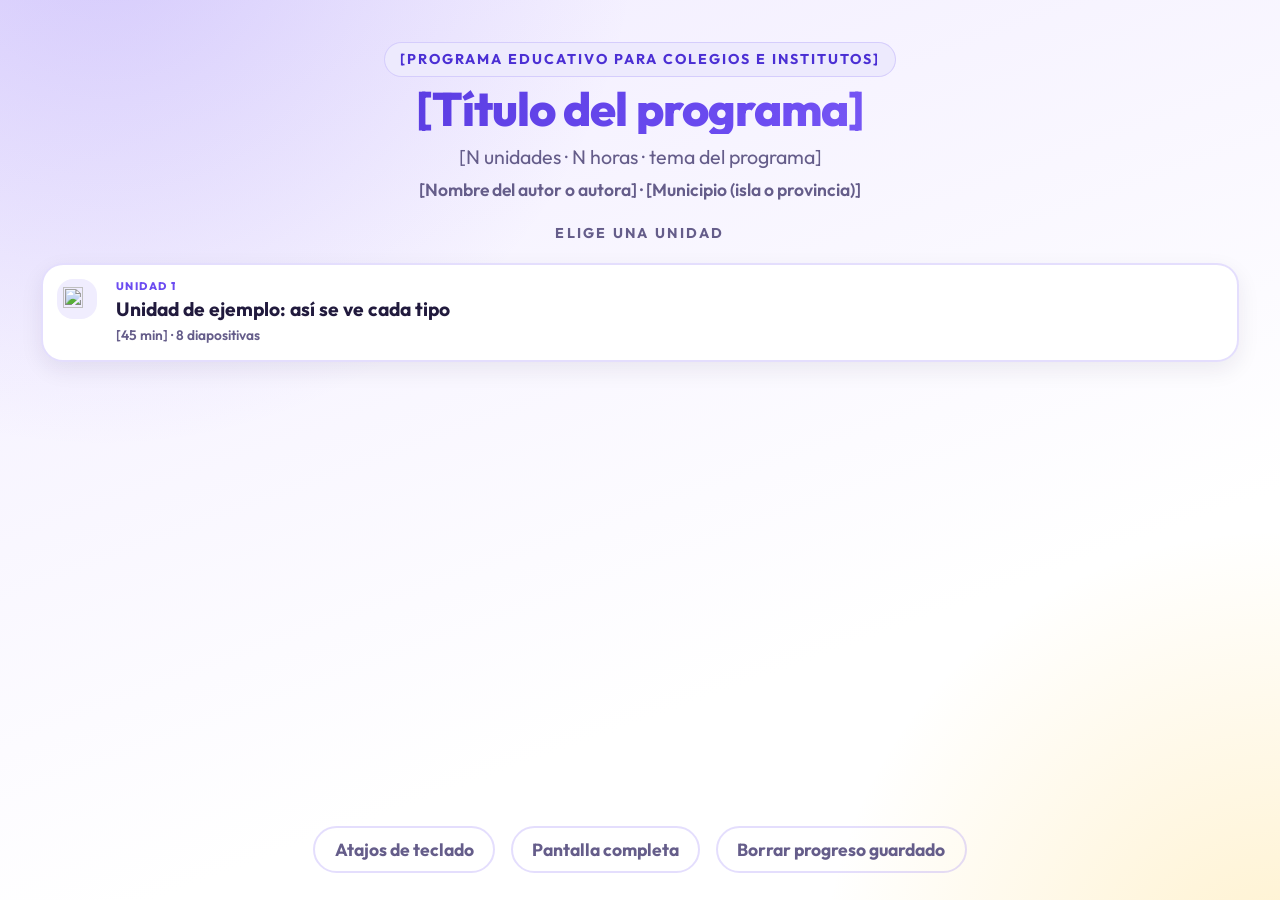
==== formacion-logistica-animales/presentacion/index.html @ 6dd14cc6 "Formación logística y acogida de animales: material original, brief e iconos Co-Authored-By: Claude " ====
<!doctype html>
<html lang="es">
<head>
<meta charset="utf-8">
<meta name="viewport" content="width=device-width, initial-scale=1, viewport-fit=cover">
<meta name="theme-color" content="#6C4CF1">
<!-- Título, descripción, color del navegador e icono se rellenan desde config (data/unidades.js). -->
<meta name="description" content="Presentación interactiva para el aula.">
<title>Presentación interactiva</title>
<link rel="preconnect" href="https://fonts.googleapis.com">
<link rel="preconnect" href="https://fonts.gstatic.com" crossorigin>
<link href="https://fonts.googleapis.com/css2?family=Outfit:wght@400;600;800&display=swap" rel="stylesheet">
<link rel="icon" id="favicon" href="img/huella.png" type="image/png">
<link rel="stylesheet" href="styles.css">
</head>
<body>

<a class="salta" href="#contenido">Saltar al contenido</a>

<main id="contenido">

  <!-- ===================== PANTALLA: MENÚ ===================== -->
  <section id="pantalla-menu" class="pantalla pantalla--menu" aria-labelledby="menu-titulo">
    <header class="menu__cabecera">
      <p class="distintivo" id="menu-distintivo"></p>
      <h1 class="menu__titulo" id="menu-titulo"></h1>
      <p class="menu__subtitulo" id="menu-subtitulo"></p>
      <p class="menu__autor" id="menu-autor"></p>
    </header>

    <h2 class="menu__epigrafe" id="menu-epigrafe">Elige una unidad</h2>
    <ul class="menu__lista" id="menu-lista"></ul>

    <footer class="menu__pie">
      <button type="button" class="boton boton--fantasma" data-accion="ayuda">Atajos de teclado</button>
      <button type="button" class="boton boton--fantasma" data-accion="pantalla-completa">Pantalla completa</button>
      <button type="button" class="boton boton--fantasma" data-accion="borrar-progreso">Borrar progreso guardado</button>
    </footer>
  </section>

  <!-- ===================== PANTALLA: UNIDAD ===================== -->
  <section id="pantalla-unidad" class="pantalla pantalla--unidad" hidden aria-labelledby="unidad-rotulo">
    <h2 class="oculto-visual" id="unidad-rotulo">Diapositivas de la unidad</h2>

    <div class="progreso" role="progressbar" id="progreso" aria-label="Progreso de la unidad" aria-valuemin="0" aria-valuemax="100" aria-valuenow="0">
      <div class="progreso__relleno" id="progreso-relleno"></div>
    </div>

    <button type="button" class="zona zona--anterior" data-accion="anterior" aria-label="Diapositiva anterior" tabindex="-1"></button>
    <button type="button" class="zona zona--siguiente" data-accion="siguiente" aria-label="Diapositiva siguiente" tabindex="-1"></button>

    <div class="lienzo" id="lienzo"></div>

    <p class="aviso" id="aviso" role="status"></p>

    <nav class="barra" aria-label="Controles de la presentación">
      <button type="button" class="boton boton--barra" data-accion="menu" aria-label="Volver al menú de unidades">
        <span aria-hidden="true">‹</span> Menú
      </button>

      <div class="barra__centro">
        <button type="button" class="boton boton--redondo" data-accion="anterior" aria-label="Diapositiva anterior"><span aria-hidden="true">‹</span></button>
        <span class="contador" id="contador" aria-live="polite">1 / 1</span>
        <button type="button" class="boton boton--redondo" data-accion="siguiente" aria-label="Diapositiva siguiente"><span aria-hidden="true">›</span></button>
      </div>

      <div class="barra__derecha">
        <button type="button" class="boton boton--barra" data-accion="ayuda" aria-label="Ver atajos de teclado">?</button>
        <button type="button" class="boton boton--barra" data-accion="pantalla-completa" aria-label="Pantalla completa">Pantalla completa</button>
      </div>
    </nav>
  </section>

</main>

<!-- ===================== MODAL: ATAJOS ===================== -->
<div class="modal" id="modal-ayuda" hidden role="dialog" aria-modal="true" aria-labelledby="ayuda-titulo">
  <div class="modal__caja">
    <h2 class="modal__titulo" id="ayuda-titulo">Atajos de teclado</h2>
    <dl class="atajos">
      <div class="atajo"><dt><kbd>→</kbd> <kbd>↓</kbd> <kbd>Espacio</kbd> <kbd>Intro</kbd></dt><dd>Avanzar</dd></div>
      <div class="atajo"><dt><kbd>←</kbd> <kbd>↑</kbd> <kbd>Retroceso</kbd></dt><dd>Retroceder</dd></div>
      <div class="atajo"><dt><kbd>Inicio</kbd> / <kbd>Fin</kbd></dt><dd>Primera / última diapositiva</dd></div>
      <div class="atajo"><dt><kbd>F</kbd></dt><dd>Pantalla completa</dd></div>
      <div class="atajo"><dt><kbd>Esc</kbd></dt><dd>Volver al menú de unidades</dd></div>
      <div class="atajo"><dt><kbd>?</kbd></dt><dd>Mostrar u ocultar esta ayuda</dd></div>
      <div class="atajo"><dt><kbd>1</kbd> … <kbd>9</kbd></dt><dd>En el menú: abrir esa unidad</dd></div>
      <div class="atajo"><dt>Deslizar</dt><dd>En táctil: deslizar a izquierda o derecha</dd></div>
    </dl>
    <p class="modal__nota">En las preguntas no se puede avanzar con el ratón hasta responder; con las teclas de avance sí se puede saltar.</p>
    <button type="button" class="boton boton--solido" data-accion="cerrar-ayuda">Cerrar</button>
  </div>
</div>

<noscript>
  <p style="padding:2rem;font-size:1.2rem">Esta presentación necesita JavaScript activado en el navegador.</p>
</noscript>

<script src="data/unidades.js"></script>
<script src="app.js"></script>
</body>
</html>
---- formacion-logistica-animales/presentacion/styles.css ----
/* =======================================================================
   Estilos de la presentación interactiva por unidades
   Sin dependencias: solo CSS. Los colores se sobrescriben desde
   data/unidades.js (config.colorPrimario, config.colorAcento, …).
   ======================================================================= */

:root{
  --primario:#6C4CF1;
  --primario-oscuro:#4B2FD4;
  --acento:#FFC93C;
  --texto:#211A3D;
  --texto-suave:#655D8A;
  --fondo:#F1ECFF;
  --rojo:#FF5C6C;
  --rojo-fondo:#FFE3E6;
  --rojo-texto:#7A1620;
  --verde:#0A4B3A;
  --verde-fondo:#DDF7EE;

  --blanco:#FFFFFF;
  --borde:rgba(108,76,241,.18);
  --sombra:0 18px 44px rgba(33,26,61,.12);
  --sombra-suave:0 8px 22px rgba(33,26,61,.08);
  --radio:22px;
  --radio-s:14px;

  /* Escala tipográfica: grande en proyector, cómoda en móvil.
     A 1920x1080 el cuerpo queda en ~34px (mínimo pedido: 28px). */
  --fs-cuerpo: clamp(19px, 0.55vw + 2.15vh, 34px);
  --fs-peq:    clamp(15px, 0.35vw + 1.45vh, 23px);
  --fs-rotulo: clamp(13px, 0.30vw + 1.15vh, 20px);
  --fs-titulo: clamp(29px, 1.10vw + 3.45vh, 60px);
  --fs-grande: clamp(34px, 1.70vw + 4.70vh, 88px);
  --fs-cifra:  clamp(52px, 2.60vw + 7.20vh, 140px);

  --gutter: clamp(16px, 3.2vw, 72px);
}

*,*::before,*::after{ box-sizing:border-box; }

html,body{
  margin:0; padding:0;
  max-width:100%;
  overflow-x:hidden;
}

body{
  font-family:"Outfit","Segoe UI",system-ui,-apple-system,"Helvetica Neue",Arial,sans-serif;
  font-size:var(--fs-cuerpo);
  line-height:1.45;
  color:var(--texto);
  background:var(--fondo);
  -webkit-text-size-adjust:100%;
  -webkit-tap-highlight-color:transparent;
}

/* Fondo con degradados suaves, sin coste de lectura */
body::before{
  content:"";
  position:fixed; inset:0; z-index:-1;
  background:
    radial-gradient(70vw 70vw at 8% -10%, color-mix(in srgb, var(--primario) 22%, transparent), transparent 60%),
    radial-gradient(60vw 60vw at 100% 110%, color-mix(in srgb, var(--acento) 26%, transparent), transparent 60%),
    linear-gradient(160deg, var(--fondo), #FFFFFF 70%);
}

img{ max-width:100%; height:auto; }

.oculto-visual{
  position:absolute!important; width:1px; height:1px;
  margin:-1px; padding:0; overflow:hidden;
  clip:rect(0 0 0 0); clip-path:inset(50%); white-space:nowrap; border:0;
}

.salta{
  position:absolute; left:8px; top:-100px; z-index:100;
  background:var(--primario); color:#fff; padding:.6em 1em;
  border-radius:0 0 var(--radio-s) var(--radio-s); text-decoration:none;
}
.salta:focus{ top:0; }

/* Foco siempre visible */
:focus-visible{
  outline:4px solid var(--acento);
  outline-offset:3px;
  border-radius:6px;
}

/* ===================== PANTALLAS ===================== */

.pantalla{ min-height:100vh; min-height:100dvh; }
.pantalla[hidden]{ display:none!important; }

/* ===================== MENÚ ===================== */

.pantalla--menu{
  display:flex; flex-direction:column;
  padding:clamp(24px,4vh,64px) var(--gutter) clamp(20px,3vh,48px);
  gap:clamp(14px,2.2vh,30px);
}

.menu__cabecera{ text-align:center; }

.distintivo{
  display:inline-block; margin:0 0 .6em;
  font-size:var(--fs-rotulo); font-weight:700;
  letter-spacing:.14em; text-transform:uppercase;
  color:var(--primario-oscuro);
  background:color-mix(in srgb, var(--primario) 12%, #fff);
  border:1px solid var(--borde);
  padding:.45em 1.1em; border-radius:999px;
}

.menu__titulo{
  margin:0;
  font-size:clamp(30px, 1.25vw + 3.45vh, 62px); font-weight:800; line-height:1.03;
  letter-spacing:-.02em;
  background:linear-gradient(120deg, var(--primario-oscuro), var(--primario) 60%, #9A7CFF);
  -webkit-background-clip:text; background-clip:text;
  color:transparent;
}
@supports not (background-clip:text){ .menu__titulo{ color:var(--primario-oscuro); } }

.menu__subtitulo{
  margin:.45em auto 0; max-width:34em;
  font-size:calc(var(--fs-peq) * 1.12); color:var(--texto-suave);
}
/* Subtítulo dentro de una diapositiva (portada, cierre) */
.d__subtitulo{
  margin:.35em auto .2em; max-width:32em;
  font-size:calc(var(--fs-cuerpo) * 1.05); color:var(--texto-suave);
}
.menu__autor{
  margin:.35em 0 0; font-size:var(--fs-peq); color:var(--texto-suave); font-weight:600;
}

.menu__epigrafe{
  margin:0; text-align:center;
  font-size:var(--fs-rotulo); font-weight:700;
  letter-spacing:.16em; text-transform:uppercase; color:var(--texto-suave);
}

.menu__lista{
  list-style:none; margin:0; padding:0;
  display:grid; gap:clamp(12px,1.6vw,22px);
  grid-template-columns:repeat(auto-fit,minmax(min(100%,330px),1fr));
  width:100%; max-width:1700px; margin-inline:auto;
}
.menu__lista > li{ display:flex; }

.tarjeta-unidad{
  position:relative; display:flex; gap:.7em; align-items:flex-start;
  width:100%; height:100%; text-align:left;
  padding:clamp(13px,1.1vw,20px);
  font:inherit; color:inherit;
  background:var(--blanco);
  border:2px solid var(--borde); border-radius:var(--radio);
  box-shadow:var(--sombra-suave);
  cursor:pointer;
  transition:transform .18s ease, box-shadow .18s ease, border-color .18s ease;
}
.tarjeta-unidad:hover:not([disabled]),
.tarjeta-unidad:focus-visible{
  transform:translateY(-4px);
  border-color:var(--primario);
  box-shadow:var(--sombra);
}
.tarjeta-unidad[disabled]{ cursor:not-allowed; opacity:.62; }

.tarjeta-unidad__icono{
  flex:0 0 auto;
  width:clamp(40px,2.6vw,58px); height:clamp(40px,2.6vw,58px);
  display:grid; place-items:center;
  background:color-mix(in srgb, var(--primario) 10%, #fff);
  border-radius:16px;
  font-size:clamp(22px,1.5vw,32px);
}
.tarjeta-unidad__icono img{ width:72%; height:72%; object-fit:contain; }

.tarjeta-unidad__cuerpo{ min-width:0; flex:1; }

.tarjeta-unidad__numero{
  display:block; font-size:clamp(11px, 0.22vw + 0.85vh, 16px); font-weight:800;
  letter-spacing:.14em; text-transform:uppercase; color:var(--primario);
}
.tarjeta-unidad__titulo{
  display:block;
  margin:.15em 0 .3em; font-size:clamp(17px, 0.45vw + 1.50vh, 26px); font-weight:700; line-height:1.18;
  overflow-wrap:anywhere;
}
.tarjeta-unidad__meta{
  display:block;
  margin:0; font-size:clamp(13px, 0.30vw + 1.10vh, 19px); color:var(--texto-suave);
  font-weight:600;
}
.tarjeta-unidad__meta span + span::before{ content:" · "; }
.tarjeta-unidad__estado{
  display:inline-block; margin-top:.5em;
  font-size:clamp(11px, 0.22vw + 0.85vh, 16px); font-weight:800;
  letter-spacing:.09em; text-transform:uppercase;
  padding:.3em .8em; border-radius:999px;
}
.tarjeta-unidad__estado--pendiente{ background:var(--fondo); color:var(--texto-suave); }
.tarjeta-unidad__estado--retomar{ background:var(--verde-fondo); color:var(--verde); }

.menu__pie{
  margin-top:auto; padding-top:clamp(10px,2vh,24px);
  display:flex; flex-wrap:wrap; gap:.6em; justify-content:center;
}

/* ===================== BOTONES ===================== */

.boton{
  font:inherit; font-weight:700;
  border-radius:999px; border:2px solid transparent;
  padding:.5em 1.1em; cursor:pointer;
  display:inline-flex; align-items:center; gap:.4em;
  transition:background-color .15s ease, color .15s ease, transform .15s ease, border-color .15s ease;
}
.boton--fantasma{
  background:transparent; color:var(--texto-suave);
  border-color:var(--borde); font-size:var(--fs-peq);
}
.boton--fantasma:hover{ color:var(--primario-oscuro); border-color:var(--primario); }

.boton--solido{
  background:var(--primario); color:#fff; font-size:var(--fs-peq);
}
.boton--solido:hover{ background:var(--primario-oscuro); }

.boton--barra{
  background:transparent; color:var(--texto-suave);
  border-color:transparent; font-size:var(--fs-peq);
  padding:.45em .85em;
}
.boton--barra:hover{ background:color-mix(in srgb, var(--primario) 10%, transparent); color:var(--primario-oscuro); }

.boton--redondo{
  width:clamp(40px,3vw,56px); height:clamp(40px,3vw,56px);
  padding:0; justify-content:center;
  font-size:clamp(24px,1.8vw,34px); line-height:1;
  background:var(--blanco); color:var(--primario);
  border-color:var(--borde);
  box-shadow:var(--sombra-suave);
}
.boton--redondo:hover{ background:var(--primario); color:#fff; border-color:var(--primario); }

/* ===================== UNIDAD ===================== */

.pantalla--unidad{
  display:flex; flex-direction:column;
  height:100vh; height:100dvh;
  position:relative; overflow:hidden;
}

.progreso{
  flex:0 0 auto;
  height:8px; width:100%;
  background:color-mix(in srgb, var(--primario) 12%, #fff);
}
.progreso__relleno{
  height:100%; width:0;
  background:linear-gradient(90deg, var(--primario), var(--acento));
  transition:width .3s ease;
}

.zona{
  position:absolute; top:8px; bottom:clamp(60px,8vh,92px);
  width:max(30px, var(--gutter));
  border:0; background:transparent; padding:0;
  cursor:pointer; z-index:4;
  -webkit-appearance:none; appearance:none;
}
.zona--anterior{ left:0; }
.zona--siguiente{ right:0; }

.lienzo{
  flex:1 1 auto; position:relative; z-index:6;
  display:grid; place-items:center;
  padding:clamp(14px,2.4vh,40px) var(--gutter);
  overflow-y:auto; overflow-x:hidden;
  pointer-events:none;              /* los huecos vacíos dejan pasar el clic a las zonas */
}
.lienzo > *{ pointer-events:auto; }

.barra{
  flex:0 0 auto; z-index:8;
  display:flex; align-items:center; justify-content:space-between; gap:.5em;
  padding:clamp(6px,1vh,14px) var(--gutter);
  background:color-mix(in srgb, #fff 82%, transparent);
  border-top:1px solid var(--borde);
  backdrop-filter:blur(8px);
}
.barra__centro{ display:flex; align-items:center; gap:.6em; }
.barra__derecha{ display:flex; align-items:center; gap:.2em; }

.contador{
  font-size:var(--fs-peq); font-weight:700; color:var(--texto-suave);
  min-width:5.2em; text-align:center; font-variant-numeric:tabular-nums;
}

.aviso{
  position:absolute; left:50%; bottom:clamp(68px,9vh,104px);
  transform:translateX(-50%);
  margin:0; z-index:9;
  background:var(--rojo-fondo); color:var(--rojo-texto);
  border:2px solid var(--rojo);
  font-size:var(--fs-peq); font-weight:700;
  padding:.5em 1.1em; border-radius:999px;
  opacity:0; pointer-events:none;
  transition:opacity .2s ease;
  max-width:calc(100% - 2*var(--gutter)); text-align:center;
}
.aviso.visible{ opacity:1; }

/* ===================== DIAPOSITIVAS (común) ===================== */

.d{
  width:100%; max-width:1480px;
  animation:entrar .32s ease both;
}
@keyframes entrar{
  from{ opacity:0; transform:translateY(14px); }
  to{ opacity:1; transform:none; }
}

.d__rotulo{
  margin:0 0 .5em;
  font-size:var(--fs-rotulo); font-weight:800;
  letter-spacing:.16em; text-transform:uppercase;
  color:var(--primario);
}
.d__titulo{
  margin:0 0 .5em;
  font-size:var(--fs-titulo); font-weight:800; line-height:1.08;
  letter-spacing:-.015em; overflow-wrap:anywhere;
}
.d__nota{
  margin:1em 0 0;
  font-size:var(--fs-peq); color:var(--texto-suave);
  border-left:4px solid var(--acento); padding-left:.8em;
  max-width:55em;
}
.d__afirmacion{
  margin:0 0 .8em;
  font-size:calc(var(--fs-cuerpo) * 1.18); font-weight:600; line-height:1.3;
  background:var(--blanco); border:2px solid var(--borde); border-radius:var(--radio);
  padding:clamp(14px,1.6vw,28px); box-shadow:var(--sombra-suave);
}

/* ---- portada ---- */
.d--portada{ text-align:center; }
.d--portada .portada__img{
  width:clamp(84px,9vw,190px); height:auto; margin:0 auto .3em; display:block;
}
.d--portada .d__titulo{ font-size:var(--fs-grande); }
.d--portada .d__nota{
  border:0; padding:0; margin-inline:auto; max-width:40em;
  font-size:var(--fs-cuerpo); color:var(--texto-suave);
}

/* ---- texto ---- */
.texto__cols{
  display:grid; gap:clamp(16px,2.2vw,44px); align-items:center;
  grid-template-columns:1fr;
}
.texto__cols.con-imagen{ grid-template-columns:minmax(0,1.6fr) minmax(0,.7fr); }
.texto__parrafo{ margin:0 0 .6em; max-width:34em; }
.texto__destacado{
  margin:0 0 .7em;
  font-size:calc(var(--fs-cuerpo) * 1.25); font-weight:700; line-height:1.25;
  color:var(--primario-oscuro);
  background:color-mix(in srgb, var(--primario) 8%, #fff);
  border-left:8px solid var(--primario);
  border-radius:0 var(--radio-s) var(--radio-s) 0;
  padding:clamp(12px,1.4vw,24px);
}
.texto__img{
  justify-self:center;
  width:100%; max-width:clamp(120px,16vw,300px); height:auto;
}

/* ---- lista ---- */
.lista{ list-style:none; margin:0; padding:0; display:grid; gap:clamp(8px,1.2vh,18px); }
.lista__item{
  display:flex; gap:.8em; align-items:flex-start;
  background:var(--blanco); border:2px solid var(--borde); border-radius:var(--radio);
  padding:clamp(12px,1.3vw,22px);
  box-shadow:var(--sombra-suave);
  opacity:0; transform:translateY(12px);
  transition:opacity .3s ease, transform .3s ease;
}
.lista__item.visible{ opacity:1; transform:none; }
.lista__icono{
  flex:0 0 auto; width:clamp(38px,3vw,62px); height:clamp(38px,3vw,62px);
  display:grid; place-items:center;
  background:color-mix(in srgb, var(--primario) 10%, #fff);
  border-radius:16px; font-size:clamp(20px,1.6vw,32px);
}
.lista__icono img{ width:74%; height:74%; object-fit:contain; }
.lista__titulo{ margin:0 0 .1em; font-size:calc(var(--fs-cuerpo) * 1.02); font-weight:700; }
.lista__texto{ margin:0; color:var(--texto-suave); font-size:calc(var(--fs-cuerpo) * .92); }
.lista__pista{
  margin:.8em 0 0; font-size:var(--fs-peq); color:var(--texto-suave); font-weight:600;
}

/* ---- imagen ---- */
.d--imagen{ text-align:center; }
.figura{ margin:0; }
.figura__img{
  width:clamp(100px,12vw,240px); height:auto; margin-bottom:.4em;
}
.figura__pie{
  margin:0 auto; max-width:24em;
  font-size:calc(var(--fs-cuerpo) * 1.22); font-weight:700; line-height:1.28;
  color:var(--primario-oscuro);
}
.d--imagen .d__nota{ border:0; padding:0; margin-inline:auto; max-width:40em; }

/* ---- pregunta / verdadero-falso ---- */
.opciones{
  display:grid; gap:clamp(10px,1.4vh,18px);
  grid-template-columns:repeat(auto-fit,minmax(min(100%,240px),1fr));
  margin:0 0 .8em;
}
.opcion{
  font:inherit; font-weight:700; text-align:left;
  font-size:calc(var(--fs-cuerpo) * 1.02);
  background:var(--blanco); color:var(--texto);
  border:3px solid var(--borde); border-radius:var(--radio);
  padding:clamp(12px,1.4vw,24px);
  cursor:pointer; display:flex; align-items:center; gap:.6em;
  box-shadow:var(--sombra-suave);
  transition:transform .15s ease, border-color .15s ease, background-color .15s ease;
}
.opcion:hover:not([disabled]){ transform:translateY(-3px); border-color:var(--primario); }
.opcion[disabled]{ cursor:default; }
.opcion__marca{
  flex:0 0 auto; width:1.5em; height:1.5em; border-radius:50%;
  display:grid; place-items:center; font-size:.8em;
  background:color-mix(in srgb, var(--primario) 12%, #fff); color:var(--primario-oscuro);
}
.opcion.correcta{ background:var(--verde-fondo); border-color:var(--verde); color:var(--verde); }
.opcion.correcta .opcion__marca{ background:var(--verde); color:#fff; }
.opcion.incorrecta{ background:var(--rojo-fondo); border-color:var(--rojo); color:var(--rojo-texto); }
.opcion.incorrecta .opcion__marca{ background:var(--rojo); color:#fff; }
.opcion.atenuada{ opacity:.5; }

.opciones--vf{ grid-template-columns:repeat(auto-fit,minmax(min(100%,200px),1fr)); }
.opciones--vf .opcion{ justify-content:center; font-size:calc(var(--fs-cuerpo) * 1.3); }

.feedback{
  margin:0; border-radius:var(--radio); padding:clamp(12px,1.4vw,24px);
  border:2px solid;
  animation:entrar .3s ease both;
}
.feedback--ok{ background:var(--verde-fondo); border-color:var(--verde); color:var(--verde); }
.feedback--ko{ background:var(--rojo-fondo); border-color:var(--rojo); color:var(--rojo-texto); }
.feedback__titulo{ margin:0 0 .2em; font-size:calc(var(--fs-cuerpo) * 1.05); font-weight:800; letter-spacing:.04em; }
.feedback__texto{ margin:0; font-size:calc(var(--fs-cuerpo) * .92); }

/* ---- tarjetas ---- */
.tarjetas{
  display:grid; gap:clamp(12px,1.6vw,26px);
  grid-template-columns:repeat(auto-fit,minmax(min(100%,300px),1fr));
  margin:0 0 .6em;
}
.tarjetas--una{ max-width:1000px; margin-inline:auto; }
.tarjetas--una .flip{ min-height:clamp(230px,44vh,470px); }

.flip{
  font:inherit; color:inherit; background:transparent; border:0; padding:0;
  cursor:pointer; perspective:1400px;
  min-height:clamp(200px,32vh,360px);
  display:block; width:100%;
}
.flip__interior{
  position:relative; width:100%; height:100%;
  min-height:inherit;
  /* Las dos caras se apilan en la misma celda de rejilla: así la tarjeta mide
     siempre lo que mide la cara más alta y el dorso nunca se corta. */
  display:grid; grid-template-columns:100%;
  transform-style:preserve-3d;
  transition:transform .55s cubic-bezier(.3,.8,.3,1);
}
.flip.volteada .flip__interior{ transform:rotateY(180deg); }
.flip__cara{
  grid-area:1 / 1; min-width:0;
  -webkit-backface-visibility:hidden; backface-visibility:hidden;
  display:flex; flex-direction:column; align-items:center; justify-content:center; gap:.4em;
  text-align:center;
  padding:clamp(14px,1.6vw,28px);
  border-radius:var(--radio); border:3px solid;
  box-shadow:var(--sombra-suave);
  overflow:auto;
}
.flip__cara--frente{ background:var(--rojo-fondo); border-color:var(--rojo); color:var(--rojo-texto); }
.flip__cara--dorso{ background:var(--verde-fondo); border-color:var(--verde); color:var(--verde); transform:rotateY(180deg); }
.flip__rotulo{
  font-size:var(--fs-rotulo); font-weight:800; letter-spacing:.18em; text-transform:uppercase;
}
.flip__img{ width:clamp(42px,4vw,78px); height:auto; }
.flip__texto{ margin:0; font-size:calc(var(--fs-cuerpo) * 1.02); font-weight:600; line-height:1.3; }
.flip__pista{ font-size:var(--fs-rotulo); opacity:.75; font-weight:700; }

/* ---- encuesta ---- */
.encuesta{
  display:grid; gap:clamp(12px,1.6vw,26px);
  grid-template-columns:repeat(auto-fit,minmax(min(100%,260px),1fr));
}
.encuesta__opcion{
  background:var(--blanco); border:2px solid var(--borde); border-radius:var(--radio);
  padding:clamp(12px,1.4vw,24px); text-align:center;
  box-shadow:var(--sombra-suave);
  display:flex; flex-direction:column; gap:.4em; align-items:center;
}
.encuesta__etiqueta{ font-weight:700; font-size:calc(var(--fs-cuerpo) * 1.02); }
.encuesta__cifra{
  font-size:calc(var(--fs-cifra) * .48); font-weight:800; line-height:1;
  color:var(--primario-oscuro); font-variant-numeric:tabular-nums;
}
.encuesta__mandos{ display:flex; gap:.5em; }
.encuesta__barra{
  width:100%; height:12px; border-radius:999px;
  background:color-mix(in srgb, var(--primario) 12%, #fff); overflow:hidden;
}
.encuesta__barra span{
  display:block; height:100%; width:0;
  background:linear-gradient(90deg,var(--primario),var(--acento));
  transition:width .3s ease;
}

/* ---- sabías que ---- */
.d--sabias{ text-align:center; }
.sabias__caja{
  background:var(--blanco);
  border:3px solid var(--acento); border-radius:var(--radio);
  box-shadow:var(--sombra);
  padding:clamp(18px,2.6vw,52px);
  max-width:1100px; margin-inline:auto;
}
.sabias__img{ width:clamp(50px,5vw,110px); height:auto; margin-bottom:.2em; }
.sabias__cifra{
  margin:0; font-size:var(--fs-cifra); font-weight:800; line-height:1;
  letter-spacing:-.03em; color:var(--primario-oscuro);
}
.sabias__texto{ margin:.3em auto 0; max-width:22em; font-size:calc(var(--fs-cuerpo) * 1.12); font-weight:600; }
.sabias__fuente{ margin:.6em 0 0; font-size:var(--fs-peq); color:var(--texto-suave); }
.d--sabias .d__nota{ border:0; padding:0; margin-inline:auto; max-width:42em; }

/* ---- reto ---- */
.reto{
  display:grid; gap:clamp(14px,2vw,36px);
  grid-template-columns:1fr;
}
.reto.con-crono{ grid-template-columns:minmax(0,1.5fr) minmax(0,.8fr); align-items:start; }
.reto__pasos{ margin:.4em 0 0; padding:0 0 0 0; list-style:none; counter-reset:paso; display:grid; gap:clamp(8px,1.1vh,16px); }
.reto__paso{
  counter-increment:paso;
  display:flex; gap:.75em; align-items:flex-start;
  background:var(--blanco); border:2px solid var(--borde); border-radius:var(--radio-s);
  padding:clamp(10px,1.1vw,18px);
  font-size:calc(var(--fs-cuerpo) * .95);
}
.reto__paso::before{
  content:counter(paso);
  flex:0 0 auto; width:1.8em; height:1.8em; border-radius:50%;
  display:grid; place-items:center;
  background:var(--primario); color:#fff; font-weight:800; font-size:.9em;
}
.reto__premio{
  margin:.8em 0 0; font-size:var(--fs-peq); font-weight:700;
  background:color-mix(in srgb, var(--acento) 28%, #fff);
  border-radius:var(--radio-s); padding:.7em 1em;
}
.crono{
  background:var(--blanco); border:3px solid var(--primario); border-radius:var(--radio);
  padding:clamp(14px,1.6vw,28px); text-align:center; box-shadow:var(--sombra-suave);
}
.crono__rotulo{ margin:0; font-size:var(--fs-rotulo); font-weight:800; letter-spacing:.14em; text-transform:uppercase; color:var(--texto-suave); }
.crono__tiempo{
  margin:.1em 0 .3em; font-size:calc(var(--fs-cifra) * .62); font-weight:800; line-height:1;
  font-variant-numeric:tabular-nums; color:var(--primario-oscuro);
}
.crono.agotado .crono__tiempo{ color:var(--rojo-texto); }
.crono__mandos{ display:flex; gap:.5em; justify-content:center; flex-wrap:wrap; }

/* ---- cierre ---- */
.d--cierre{ text-align:center; }
.cierre__ideas{
  list-style:none; margin:.6em auto 0; padding:0; max-width:56em;
  display:grid; gap:clamp(7px,1vh,14px); text-align:left;
}
.cierre__idea{
  display:flex; gap:.6em; align-items:flex-start;
  background:var(--blanco); border:2px solid var(--borde); border-radius:var(--radio-s);
  padding:clamp(9px,1vw,16px);
  font-size:calc(var(--fs-cuerpo) * .92);
}
.cierre__idea::before{
  content:"✔"; color:var(--verde); font-weight:800; flex:0 0 auto;
}
.cierre__siguiente{
  margin:clamp(12px,2vh,28px) auto 0; max-width:44em;
  background:color-mix(in srgb, var(--primario) 10%, #fff);
  border:2px dashed var(--primario); border-radius:var(--radio);
  padding:clamp(12px,1.4vw,24px);
}
.cierre__siguiente p{ margin:0; }
.cierre__etiqueta{
  display:inline-block; margin-top:.5em!important;
  font-size:var(--fs-rotulo); font-weight:800; letter-spacing:.14em;
  color:var(--primario-oscuro);
}

/* ---- pendiente ---- */
.d--pendiente{ text-align:center; }

/* ===================== MODAL ===================== */

.modal{
  position:fixed; inset:0; z-index:50;
  display:grid; place-items:center;
  padding:var(--gutter);
  background:rgba(33,26,61,.55);
  backdrop-filter:blur(4px);
}
.modal[hidden]{ display:none!important; }
.modal__caja{
  background:var(--blanco); border-radius:var(--radio);
  box-shadow:var(--sombra);
  padding:clamp(18px,2.4vw,40px);
  max-width:760px; width:100%; max-height:88vh; overflow:auto;
}
.modal__titulo{ margin:0 0 .5em; font-size:calc(var(--fs-titulo) * .6); font-weight:800; }
.atajos{ margin:0 0 1em; display:grid; gap:.45em; }
.atajo{ display:flex; gap:.8em; align-items:baseline; flex-wrap:wrap; }
.atajo dt{ flex:0 0 auto; min-width:11em; }
.atajo dd{ margin:0; color:var(--texto-suave); font-size:calc(var(--fs-cuerpo) * .9); }
kbd{
  font-family:inherit; font-size:.82em; font-weight:700;
  background:var(--fondo); border:1px solid var(--borde);
  border-bottom-width:3px; border-radius:7px; padding:.12em .5em;
}
.modal__nota{ font-size:var(--fs-peq); color:var(--texto-suave); margin:0 0 1em; }

/* ===================== RESPONSIVE ===================== */

@media (max-width:900px){
  .texto__cols.con-imagen{ grid-template-columns:1fr; }
  .texto__img{ max-width:clamp(90px,26vw,170px); }
  .reto.con-crono{ grid-template-columns:1fr; }
  .opciones--vf .opcion{ font-size:calc(var(--fs-cuerpo) * 1.05); }
}

@media (max-width:640px){
  .zona{ width:26px; }
  .barra__derecha .boton--barra[data-accion="pantalla-completa"]{ display:none; }
  .atajo dt{ min-width:100%; }
  .barra{ padding-bottom:max(8px, env(safe-area-inset-bottom)); }

  /* Densidad para móvil vertical: en una pantalla de 390x844 el alto útil es
     ~780 px, así que se recortan huecos, no el tamaño del texto, para que las
     diapositivas con 4 tarjetas, 4-5 puntos o temporizador quepan sin scroll. */
  .d__rotulo{ margin-bottom:.35em; }
  .d__titulo{ margin-bottom:.35em; }
  .d__afirmacion{ font-size:calc(var(--fs-cuerpo) * 1.02); padding:12px; }
  .sabias__cifra{ font-size:calc(var(--fs-cifra) * .78); overflow-wrap:anywhere; }
  .encuesta{ grid-template-columns:repeat(2,minmax(0,1fr)); gap:10px; }
  .encuesta__opcion{ padding:10px; }
  .encuesta__cifra{ font-size:calc(var(--fs-cifra) * .34); }
  .flip{ min-height:clamp(132px,16vh,200px); }
  .tarjetas{ gap:10px; }
  .flip__cara{ padding:10px; gap:.3em; }
  .tarjetas:not(.tarjetas--una) .flip__texto{
    font-size:calc(var(--fs-cuerpo) * .88); line-height:1.25;
  }
  .lista{ gap:8px; }
  .lista__item{ padding:10px; gap:.6em; line-height:1.32; }
  .lista__icono{ width:34px; height:34px; border-radius:12px; }
  .cierre__ideas{ gap:7px; }
  .cierre__idea{ padding:8px; line-height:1.32; }
  .cierre__siguiente{ padding:10px; margin-top:10px; line-height:1.32; }
  .reto{ gap:12px; }
  .reto__paso{ padding:8px; font-size:calc(var(--fs-cuerpo) * .85); line-height:1.32; }
  .reto__premio{ padding:.5em .8em; line-height:1.32; }
  .d--reto .texto__parrafo{ font-size:calc(var(--fs-cuerpo) * .92); line-height:1.32; }
  .reto__pasos{ gap:6px; }
  /* El temporizador pasa a una sola fila para no comerse media pantalla. */
  .crono{
    display:flex; flex-wrap:wrap; align-items:center; justify-content:center;
    gap:6px 14px; padding:8px 12px;
  }
  .crono__tiempo{ margin:0; font-size:calc(var(--fs-cifra) * .36); }
}

/* Pantallas muy bajas (proyectores 4:3, ventanas pequeñas) */
@media (max-height:520px){
  :root{ --fs-cuerpo:clamp(16px,2.4vh + .5vw,24px); }
}

/* ===================== MOVIMIENTO REDUCIDO ===================== */

@media (prefers-reduced-motion:reduce){
  *,*::before,*::after{
    animation-duration:.001ms!important;
    animation-iteration-count:1!important;
    transition-duration:.001ms!important;
    scroll-behavior:auto!important;
  }
  .lista__item{ opacity:1; transform:none; }
  .lista__item:not(.visible){ opacity:0; }
}

@media print{
  .barra,.zona,.progreso,.modal{ display:none!important; }
}
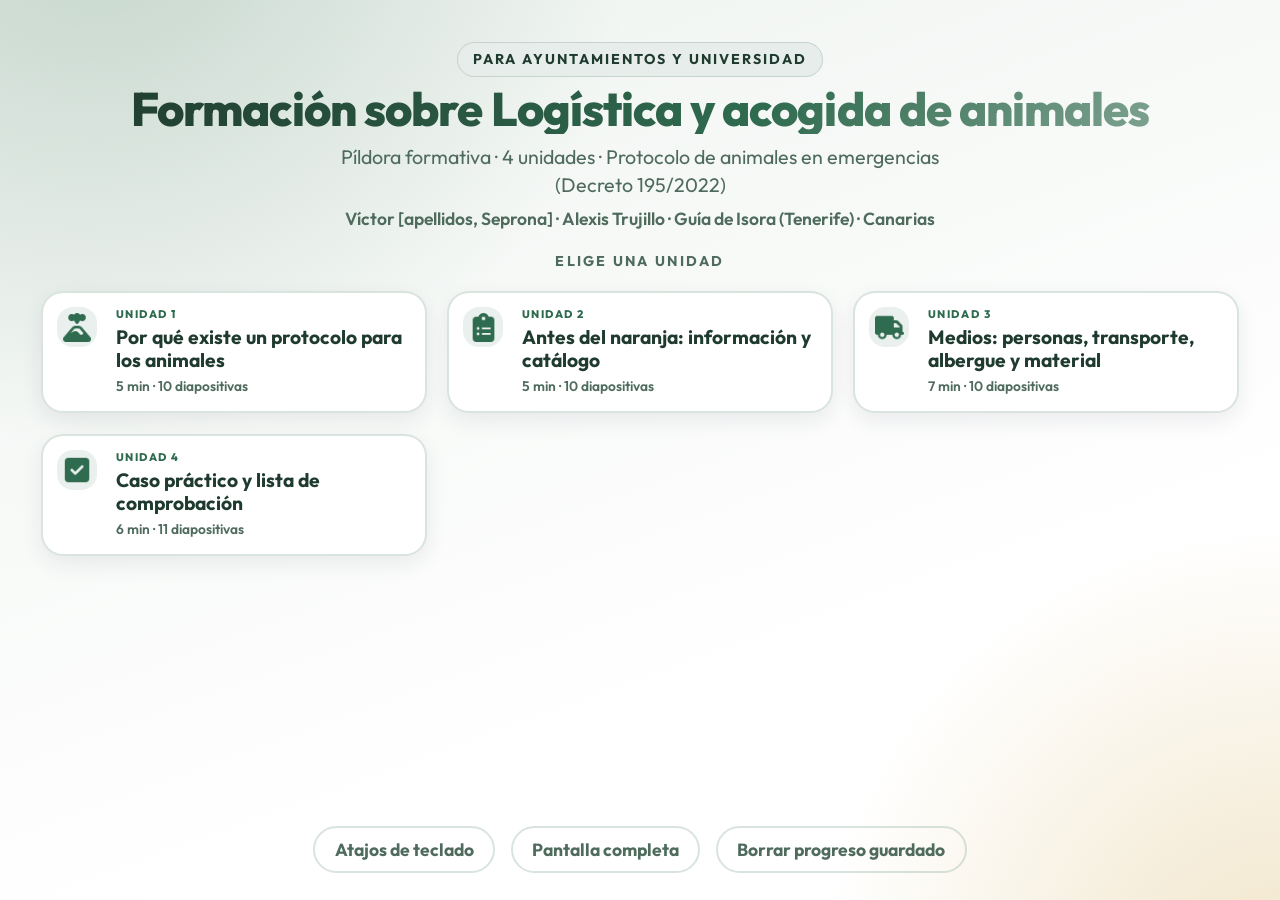
==== commit 40bceb9b: "Título estático de la presentación de logística; nota en la skill Co-Authored-By: Claude Fable 5.1 <" ====
--- a/formacion-logistica-animales/presentacion/index.html
+++ b/formacion-logistica-animales/presentacion/index.html
@@ -6,7 +6,7 @@
 <meta name="theme-color" content="#6C4CF1">
 <!-- Título, descripción, color del navegador e icono se rellenan desde config (data/unidades.js). -->
 <meta name="description" content="Presentación interactiva para el aula.">
-<title>Presentación interactiva</title>
+<title>Formación sobre Logística y acogida de animales</title>
 <link rel="preconnect" href="https://fonts.googleapis.com">
 <link rel="preconnect" href="https://fonts.gstatic.com" crossorigin>
 <link href="https://fonts.googleapis.com/css2?family=Outfit:wght@400;600;800&display=swap" rel="stylesheet">
--- a/formacion-logistica-animales/presentacion/styles.css
+++ b/formacion-logistica-animales/presentacion/styles.css
@@ -18,7 +18,7 @@
   --verde-fondo:#DDF7EE;
 
   --blanco:#FFFFFF;
-  --borde:rgba(108,76,241,.18);
+  --borde:color-mix(in srgb, var(--primario) 18%, transparent);
   --sombra:0 18px 44px rgba(33,26,61,.12);
   --sombra-suave:0 8px 22px rgba(33,26,61,.08);
   --radio:22px;
@@ -115,7 +115,7 @@
   margin:0;
   font-size:clamp(30px, 1.25vw + 3.45vh, 62px); font-weight:800; line-height:1.03;
   letter-spacing:-.02em;
-  background:linear-gradient(120deg, var(--primario-oscuro), var(--primario) 60%, #9A7CFF);
+  background:linear-gradient(120deg, var(--primario-oscuro), var(--primario) 60%, color-mix(in srgb, var(--primario) 55%, #fff));
   -webkit-background-clip:text; background-clip:text;
   color:transparent;
 }
@@ -410,6 +410,11 @@
 .figura__img{
   width:clamp(100px,12vw,240px); height:auto; margin-bottom:.4em;
 }
+.figura--grande .figura__img{
+  width:auto; max-width:100%; max-height:60vh;
+  background:#fff; border-radius:var(--radio-s); padding:clamp(6px,1vw,16px);
+  box-shadow:var(--sombra-suave);
+}
 .figura__pie{
   margin:0 auto; max-width:24em;
   font-size:calc(var(--fs-cuerpo) * 1.22); font-weight:700; line-height:1.28;
@@ -433,7 +438,7 @@
   box-shadow:var(--sombra-suave);
   transition:transform .15s ease, border-color .15s ease, background-color .15s ease;
 }
-.opcion:hover:not([disabled]){ transform:translateY(-3px); border-color:var(--primario); }
+.opcion:hover:not([disabled]){ box-shadow:var(--sombra); border-color:var(--primario); } /* sin transform: moverla bajo el cursor la hacía parpadear */
 .opcion[disabled]{ cursor:default; }
 .opcion__marca{
   flex:0 0 auto; width:1.5em; height:1.5em; border-radius:50%;
